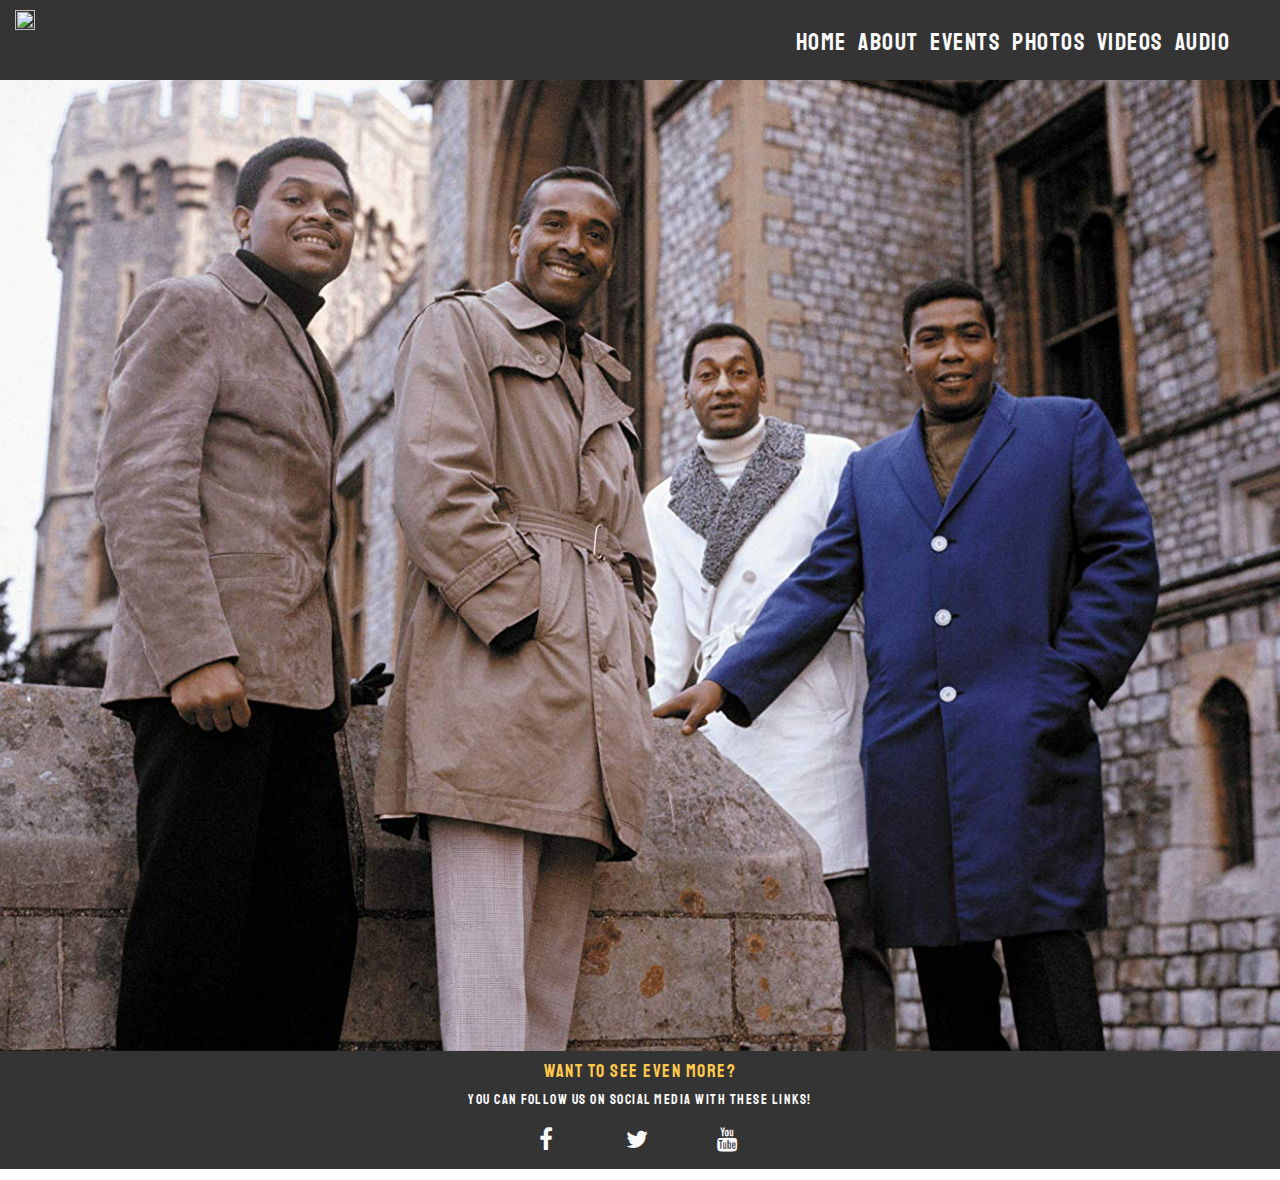
==== pages/index.html @ 333dae30 "footer added and with styling, more work needed for footer and additional content needed for index p" ====
<!DOCTYPE html>
<html lang="en">
<head>
    <meta charset="UTF-8">
    <meta name="viewport" content="width=device-width, initial-scale=1.0">
    <meta http-equiv="X-UA-Compatible" content="ie=edge">
    
    <link rel="stylesheet" href="https://maxcdn.bootstrapcdn.com/bootstrap/3.3.7/css/bootstrap.min.css">
    <link rel="stylesheet" href="https://maxcdn.bootstrapcdn.com/font-awesome/4.7.0/css/font-awesome.min.css" type="text/css" />
    <link rel="stylesheet" href="/css/style.css" type="text/css" />
    <link href="https://fonts.googleapis.com/css?family=Staatliches" rel="stylesheet">
    
    <title>Four Tops</title>

</head>

<body>
    
    <nav class="container-fluid">
        <div class="topnav">
            <a class="logo" href="#home"><img src="../images/ftlogo.png"></a>
                <div class="topnav-right">
                    <a class="active" href="#home">Home</a>
                    <a href="#">About</a>
                    <a href="#">Events</a>
                    <a href="#">Photos</a>
                    <a href="#">Videos</a>
                    <a href="#">Audio</a>
            </div>
        </div>
    </nav>
    
    <section class="continer-fluid">
        <div class="row">
            <div class="image-wrapper">
                <img src="../images/indeximg1.jpg">
            </div>
        </div>
    </section>
    
    <footer class="container-fluid">
        <div id="base-foot">
            <h4 class="uppercase footer-text">Want to see even more?</h4>
            <h5 class="footer-main">You can follow us on Social Media with these links!</h5>
                <ul class="list-inline social-links">
                    <li><a class="target_blank" href="/"><i class="fa fa-facebook"></i></li>
                    <li><a class="target_blank" href="/"><i class="fa fa-twitter"></i></li>
                    <li><a class="target_blank" href="/"><i class="fa fa-youtube"></i></li>
               </ul>
        </div>
    </footer>
    <script src="https://code.jquery.com/jquery-3.2.1.min.js" integrity="sha256-hwg4gsxgFZhOsEEamdOYGBf13FyQuiTwlAQgxVSNgt4=" crossorigin="anonymous"></script>
    <script src="https://maxcdn.bootstrapcdn.com/bootstrap/3.3.7/js/bootstrap.min.js" integrity="sha384-Tc5IQib027qvyjSMfHjOMaLkfuWVxZxUPnCJA7l2mCWNIpG9mGCD8wGNIcPD7Txa" crossorigin="anonymous"></script>
</body>
</html>
---- css/style.css ----
@import url('https://fonts.googleapis.com/css?family=Staatliches:100,200,300,400,500,600,700|Exo:100,200,300,400,500,600,700');

/*--------------------------------------------------------------Nav Elements */

.topnav {
    background-color: #353434;
    overflow: hidden;
    padding: 10px;
    margin-left: -15px;
    margin-right: -15px;
}

.logo {
    float: left;
    margin-right: 50px;
    min-height: 60px;
}

.topnav a {
    color: #fafafa;
    font-weight: 500;
    text-decoration: none;
    letter-spacing: 1.5px;
    margin-left: 5px;
    font-family: "Staatliches", sans-serif;
    transition: all 0.5s ease-in-out;
}

.topnav a:hover {
    color: #ffc94c;
}

.topnav-right {
    float: right;
    margin-top: 15px;
    margin-right: 40px;
    font-size: x-large;
}

/*----------------------------------------Index main bg */

.image-wrapper, img {
    width: 100%;
    height: 100%;
}

.row {
    margin-right: 0;
}

/*----------------------------------------Footer */

#base-foot {
    font-family: "Staatliches", sans-serif;
    letter-spacing: 1.5px;
    background-color: #353434;
    color: #fafafa;
    max-height: 118px;
    text-align: center;
    font-size: x-large;
    padding-top: 1px;
    margin-left: -15px;
    margin-right: -15px;
}

.footer-text {
    color: #ffc94c;
}

.social-links {
    margin-bottom: 0;
}

.social-links li a i {
    width: 75px;
    height: 75px;
    padding: 22px 0;
    font-size: x-large;
    text-align: center;
    color: #fafafa;
    margin-top: -13px;
}

.social-links li a i:hover {
    color: #ffc94c;
    transition: all 0.5s ease-in-out;
}
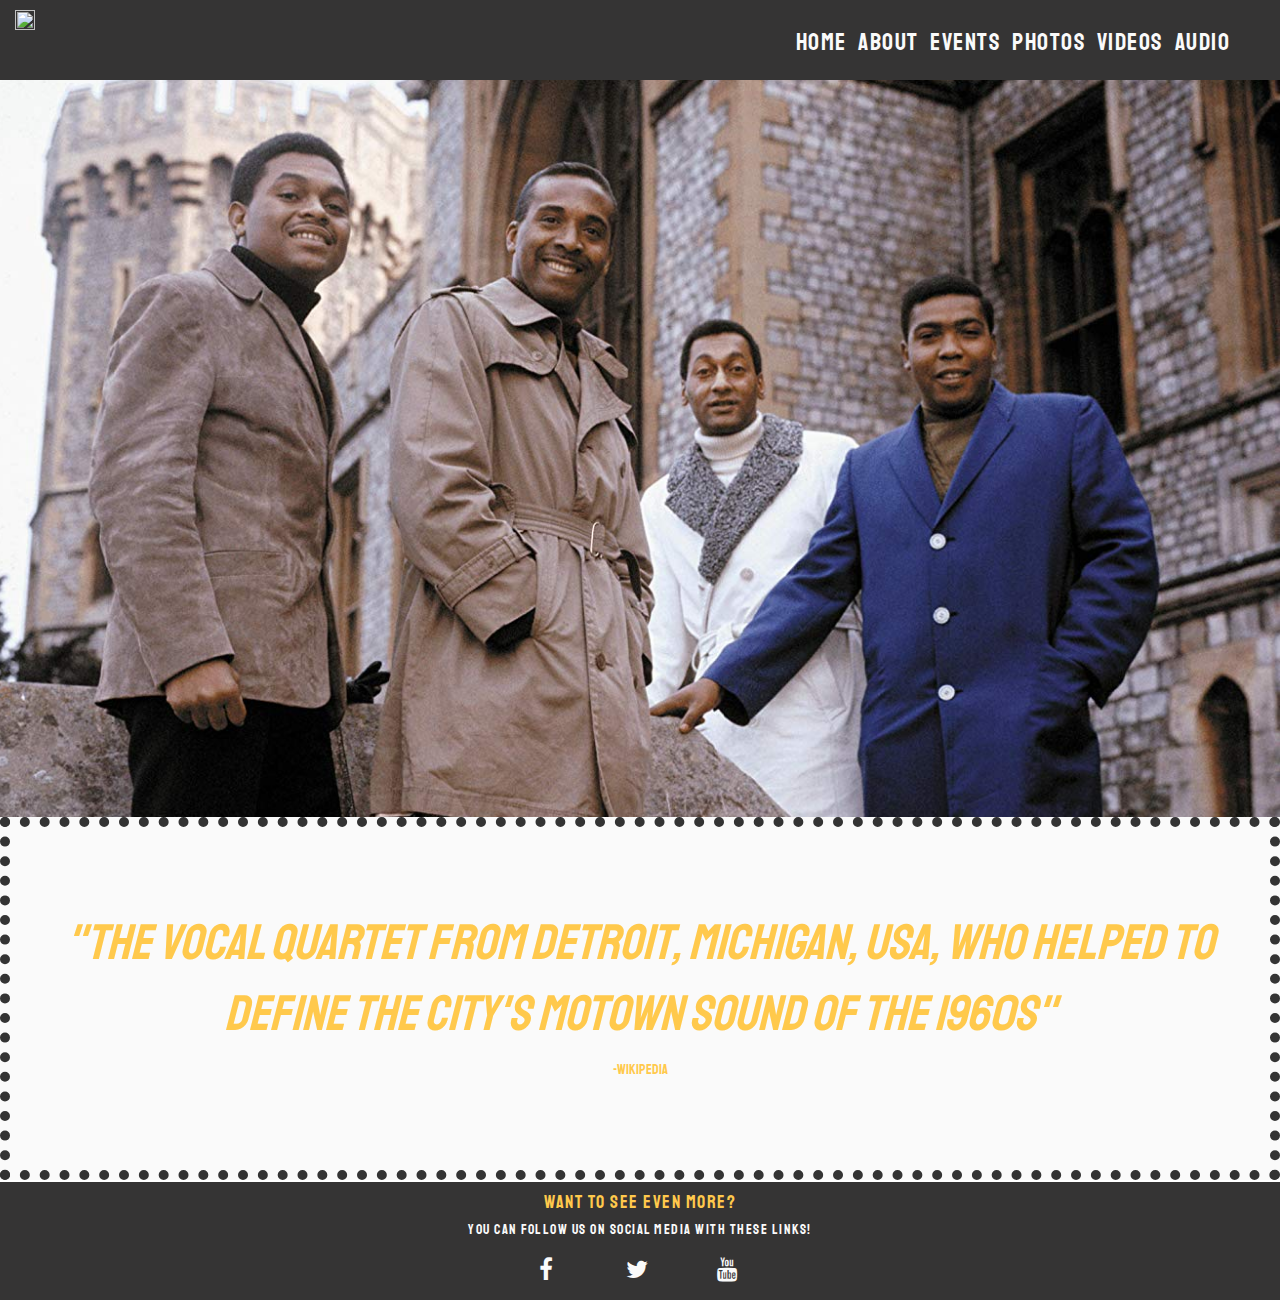
==== commit 26364318: "added article to main page and tweeked, footer not complete" ====
--- a/pages/index.html
+++ b/pages/index.html
@@ -38,17 +38,27 @@
         </div>
     </section>
     
+    <article class="container-fluid">
+        <div class="row-quote">
+            <div class="quote-container">
+                <p class=" uppercase quote-mainpage"><i>"The vocal quartet from Detroit, Michigan, USA, who helped to define the city's Motown sound of the 1960s"</i>
+                </br><p class="quotee">-Wikipedia</p></p>
+            </div>
+        </div>
+    </article>
+    
     <footer class="container-fluid">
         <div id="base-foot">
             <h4 class="uppercase footer-text">Want to see even more?</h4>
             <h5 class="footer-main">You can follow us on Social Media with these links!</h5>
                 <ul class="list-inline social-links">
-                    <li><a class="target_blank" href="/"><i class="fa fa-facebook"></i></li>
-                    <li><a class="target_blank" href="/"><i class="fa fa-twitter"></i></li>
-                    <li><a class="target_blank" href="/"><i class="fa fa-youtube"></i></li>
+                    <li><a class="target_blank" href="/"><i class="fa fa-facebook"></i></a></li>
+                    <li><a class="target_blank" href="/"><i class="fa fa-twitter"></i></a></li>
+                    <li><a class="target_blank" href="/"><i class="fa fa-youtube"></i></a></li>
                </ul>
         </div>
     </footer>
+    
     <script src="https://code.jquery.com/jquery-3.2.1.min.js" integrity="sha256-hwg4gsxgFZhOsEEamdOYGBf13FyQuiTwlAQgxVSNgt4=" crossorigin="anonymous"></script>
     <script src="https://maxcdn.bootstrapcdn.com/bootstrap/3.3.7/js/bootstrap.min.js" integrity="sha384-Tc5IQib027qvyjSMfHjOMaLkfuWVxZxUPnCJA7l2mCWNIpG9mGCD8wGNIcPD7Txa" crossorigin="anonymous"></script>
 </body>
--- a/css/style.css
+++ b/css/style.css
@@ -48,6 +48,37 @@
     margin-right: 0;
 }
 
+/*----------------------------------------Article main page */
+
+.row-quote {
+    margin-right: -15px;
+    margin-left: -15px;
+    margin-bottom: 2px;
+    background-color: #fafafa;
+}
+
+.quote-container {
+    border-color: #ffc94c;
+    border: dotted 10px;
+    padding: 80px 0px 80px 0px;
+}
+
+.quote-mainpage {
+    font-family: "Staatliches", sans-serif;
+    display: inline-block;
+    text-align: center;
+    color: #ffc94c;
+    font-size: 50px;
+    padding-right: 10px;
+    padding-left: 10px;
+}
+
+.quotee {
+    font-family: "Staatliches", sans-serif;
+    text-align: center;
+    color: #ffc94c;
+}
+
 /*----------------------------------------Footer */
 
 #base-foot {
